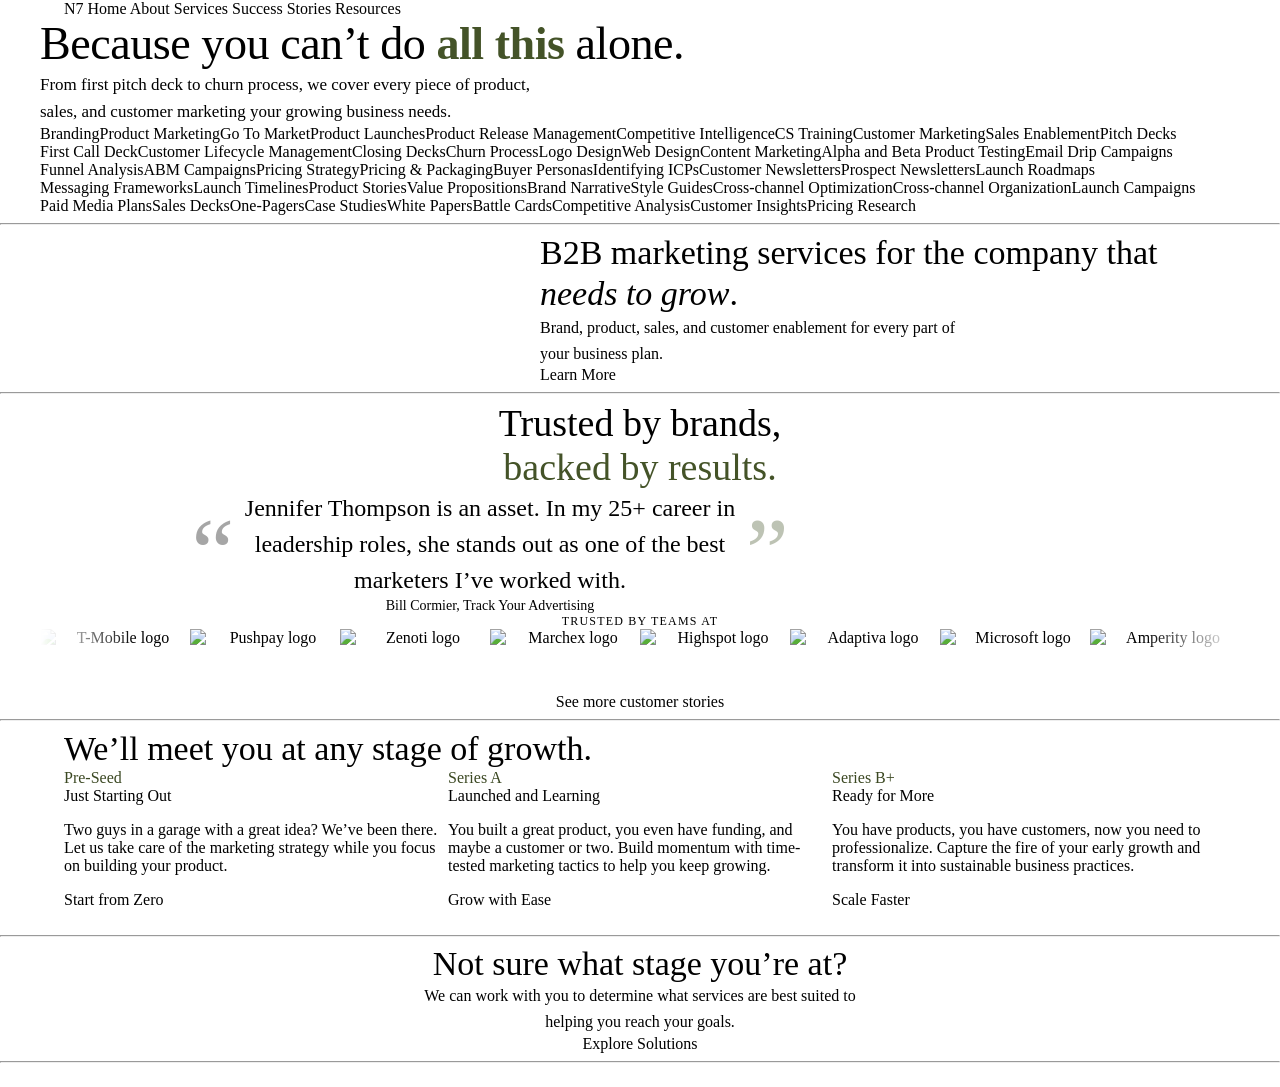
==== index.html @ 5a4e1590 "Rename Index.html to index.html" ====
<!DOCTYPE html>
<html lang="en"><head>
<meta charset="utf-8">
<meta name="viewport" content="width=device-width, initial-scale=1">
<title>Home | N7 Marketing</title>
<link rel="stylesheet" href="./_ds/classical-64070505-8539-4eda-b941-bf1b215d6e6f/styles.css">
<style>
body{margin:0}
a{color:var(--color-accent-700);text-decoration:none}
a:hover{color:var(--color-accent)}
.btn{cursor:pointer;transition:transform .2s ease,background-color .2s ease,color .2s ease,border-color .2s ease}
.btn:hover{transform:scale(1.05)}
.btn-primary:hover{background-color:transparent;color:var(--color-accent);border-color:var(--color-accent)}
.btn-primary[data-fill]:hover{background-color:color-mix(in srgb, var(--color-accent) 12%, transparent);color:inherit}
.card{transition:transform .3s ease,background-color .3s ease}
.card:hover{transform:scale(1.03);background-color:color-mix(in srgb, var(--color-accent) 12%, transparent)}
.bio-card{border-radius:12px;padding:var(--space-4);transition:transform .3s ease,background-color .3s ease}
.bio-card:hover{transform:scale(1.03);background-color:color-mix(in srgb, var(--color-accent) 12%, transparent)}
.stage-card:hover{transform:scale(1.06)}
.stage-card{transition:transform .3s ease}
.tag-hover:hover{background-color:color-mix(in srgb, var(--color-accent) 18%, transparent) !important}
.logo-hover{transition:transform .25s ease}
.logo-hover:hover{transform:scale(1.12)}
@keyframes marquee{0%{transform:translateX(0)}100%{transform:translateX(-50%)}}
@keyframes archFloat{0%,100%{transform:translateY(0) rotate(0deg)}50%{transform:translateY(-14px) rotate(1.5deg)}}
@keyframes blobDrift{0%,100%{transform:translate(-50%,-50%) scale(1) rotate(0deg)}50%{transform:translate(-50%,-50%) scale(1.12) rotate(4deg)}}

@font-face{font-family:'Optima';src:url('./fonts/Optima-Regular.ttf') format('truetype');font-weight:400;font-style:normal;font-display:swap}
@font-face{font-family:'Optima';src:url('./fonts/Optima-Italic.ttf') format('truetype');font-weight:400;font-style:italic;font-display:swap}
@font-face{font-family:'Optima';src:url('./fonts/Optima-Medium.ttf') format('truetype');font-weight:500;font-style:normal;font-display:swap}
@font-face{font-family:'Optima';src:url('./fonts/Optima-Bold.ttf') format('truetype');font-weight:700;font-style:normal;font-display:swap}
:root{--font-heading:'Optima', 'Cormorant Garamond', serif}
@font-face{font-family:'GT America';src:url('./fonts/GTAmerica-Light.otf') format('opentype');font-weight:300;font-style:normal;font-display:swap}
@font-face{font-family:'GT America';src:url('./fonts/GTAmerica-LightItalic.otf') format('opentype');font-weight:300;font-style:italic;font-display:swap}
@font-face{font-family:'GT America';src:url('./fonts/GTAmerica-Regular.otf') format('opentype');font-weight:400;font-style:normal;font-display:swap}
@font-face{font-family:'GT America';src:url('./fonts/GTAmerica-RegularItalic.otf') format('opentype');font-weight:400;font-style:italic;font-display:swap}
@font-face{font-family:'GT America';src:url('./fonts/GTAmerica-Medium.otf') format('opentype');font-weight:500;font-style:normal;font-display:swap}
@font-face{font-family:'GT America';src:url('./fonts/GTAmerica-MediumItalic.otf') format('opentype');font-weight:500;font-style:italic;font-display:swap}
@font-face{font-family:'GT America';src:url('./fonts/GTAmerica-Bold.otf') format('opentype');font-weight:700;font-style:normal;font-display:swap}
@font-face{font-family:'GT America';src:url('./fonts/GTAmerica-BoldItalic.otf') format('opentype');font-weight:700;font-style:italic;font-display:swap}
@font-face{font-family:'GT America';src:url('./fonts/GTAmerica-Black.otf') format('opentype');font-weight:900;font-style:normal;font-display:swap}
@font-face{font-family:'GT America';src:url('./fonts/GTAmerica-BlackItalic.otf') format('opentype');font-weight:900;font-style:italic;font-display:swap}
:root{--font-body:'GT America', 'Lora', serif}
</style>
</head>
<body>
<nav class="nav" style="padding-inline:clamp(20px,5vw,72px)">
  <span class="nav-brand">N7</span>
  <a href="./Home.html" aria-current="page">Home</a>
  <a href="./About.html">About</a>
  <a href="./Services.html">Services</a>
  <a href="./Testimonials.html">Success Stories</a>
  <a href="./Resources.html">Resources</a>
  <a href="./GetStarted.html" class="btn btn-primary" data-fill style="background:var(--color-accent);color:white">Get Started</a>
</nav>

<section style="max-width:1200px;margin:0 auto;padding:calc(3*var(--space-8)) clamp(20px,5vw,72px) var(--space-8)">
  <h1 style="font-family:var(--font-heading);font-weight:400;font-size:clamp(22px,3.6vw,48px);line-height:1.15;letter-spacing:-0.01em;margin:0 0 var(--space-6)">Because you can&rsquo;t do <em style="font-style:normal;font-weight:600;color:color-mix(in oklch, #a0bf64 55%, black)">all this</em> alone.</h1>
  <p style="font-family:var(--font-body);font-size:17px;line-height:1.6;max-width:60ch;color:color-mix(in srgb, var(--color-text) 78%, transparent);margin:var(--space-3) 0 var(--space-6)">From first pitch deck to churn process, we cover every piece of product, sales, and customer marketing your growing business needs.</p>
  <div style="display:flex;flex-wrap:wrap;gap:var(--space-2)">
    <span class="tag tag-outline tag-hover" style="border-color:var(--color-accent);color:var(--color-accent)">Branding</span>
    <span class="tag tag-outline tag-hover" style="border-color:var(--color-accent);color:var(--color-accent)">Product Marketing</span>
    <span class="tag tag-outline tag-hover" style="border-color:var(--color-accent);color:var(--color-accent)">Go To Market</span>
    <span class="tag tag-outline tag-hover" style="border-color:var(--color-accent);color:var(--color-accent)">Product Launches</span>
    <span class="tag tag-outline tag-hover" style="border-color:var(--color-accent);color:var(--color-accent)">Product Release Management</span>
    <span class="tag tag-outline tag-hover" style="border-color:var(--color-accent);color:var(--color-accent)">Competitive Intelligence</span>
    <span class="tag tag-outline tag-hover" style="border-color:var(--color-accent);color:var(--color-accent)">CS Training</span>
    <span class="tag tag-outline tag-hover" style="border-color:var(--color-accent);color:var(--color-accent)">Customer Marketing</span>
    <span class="tag tag-outline tag-hover" style="border-color:var(--color-accent);color:var(--color-accent)">Sales Enablement</span>
    <span class="tag tag-outline tag-hover" style="border-color:var(--color-accent);color:var(--color-accent)">Pitch Decks</span>
    <span class="tag tag-outline tag-hover" style="border-color:var(--color-accent);color:var(--color-accent)">First Call Deck</span>
    <span class="tag tag-outline tag-hover" style="border-color:var(--color-accent);color:var(--color-accent)">Customer Lifecycle Management</span>
    <span class="tag tag-outline tag-hover" style="border-color:var(--color-accent);color:var(--color-accent)">Closing Decks</span>
    <span class="tag tag-outline tag-hover" style="border-color:var(--color-accent);color:var(--color-accent)">Churn Process</span>
    <span class="tag tag-outline tag-hover" style="border-color:var(--color-accent);color:var(--color-accent)">Logo Design</span>
    <span class="tag tag-outline tag-hover" style="border-color:var(--color-accent);color:var(--color-accent)">Web Design</span>
    <span class="tag tag-outline tag-hover" style="border-color:var(--color-accent);color:var(--color-accent)">Content Marketing</span>
    <span class="tag tag-outline tag-hover" style="border-color:var(--color-accent);color:var(--color-accent)">Alpha and Beta Product Testing</span>
    <span class="tag tag-outline tag-hover" style="border-color:var(--color-accent);color:var(--color-accent)">Email Drip Campaigns</span>
    <span class="tag tag-outline tag-hover" style="border-color:var(--color-accent);color:var(--color-accent)">Funnel Analysis</span>
    <span class="tag tag-outline tag-hover" style="border-color:var(--color-accent);color:var(--color-accent)">ABM Campaigns</span>
    <span class="tag tag-outline tag-hover" style="border-color:var(--color-accent);color:var(--color-accent)">Pricing Strategy</span>
    <span class="tag tag-outline tag-hover" style="border-color:var(--color-accent);color:var(--color-accent)">Pricing & Packaging</span>
    <span class="tag tag-outline tag-hover" style="border-color:var(--color-accent);color:var(--color-accent)">Buyer Personas</span>
    <span class="tag tag-outline tag-hover" style="border-color:var(--color-accent);color:var(--color-accent)">Identifying ICPs</span>
    <span class="tag tag-outline tag-hover" style="border-color:var(--color-accent);color:var(--color-accent)">Customer Newsletters</span>
    <span class="tag tag-outline tag-hover" style="border-color:var(--color-accent);color:var(--color-accent)">Prospect Newsletters</span>
    <span class="tag tag-outline tag-hover" style="border-color:var(--color-accent);color:var(--color-accent)">Launch Roadmaps</span>
    <span class="tag tag-outline tag-hover" style="border-color:var(--color-accent);color:var(--color-accent)">Messaging Frameworks</span>
    <span class="tag tag-outline tag-hover" style="border-color:var(--color-accent);color:var(--color-accent)">Launch Timelines</span>
    <span class="tag tag-outline tag-hover" style="border-color:var(--color-accent);color:var(--color-accent)">Product Stories</span>
    <span class="tag tag-outline tag-hover" style="border-color:var(--color-accent);color:var(--color-accent)">Value Propositions</span>
    <span class="tag tag-outline tag-hover" style="border-color:var(--color-accent);color:var(--color-accent)">Brand Narrative</span>
    <span class="tag tag-outline tag-hover" style="border-color:var(--color-accent);color:var(--color-accent)">Style Guides</span>
    <span class="tag tag-outline tag-hover" style="border-color:var(--color-accent);color:var(--color-accent)">Cross-channel Optimization</span>
    <span class="tag tag-outline tag-hover" style="border-color:var(--color-accent);color:var(--color-accent)">Cross-channel Organization</span>
    <span class="tag tag-outline tag-hover" style="border-color:var(--color-accent);color:var(--color-accent)">Launch Campaigns</span>
    <span class="tag tag-outline tag-hover" style="border-color:var(--color-accent);color:var(--color-accent)">Paid Media Plans</span>
    <span class="tag tag-outline tag-hover" style="border-color:var(--color-accent);color:var(--color-accent)">Sales Decks</span>
    <span class="tag tag-outline tag-hover" style="border-color:var(--color-accent);color:var(--color-accent)">One-Pagers</span>
    <span class="tag tag-outline tag-hover" style="border-color:var(--color-accent);color:var(--color-accent)">Case Studies</span>
    <span class="tag tag-outline tag-hover" style="border-color:var(--color-accent);color:var(--color-accent)">White Papers</span>
    <span class="tag tag-outline tag-hover" style="border-color:var(--color-accent);color:var(--color-accent)">Battle Cards</span>
    <span class="tag tag-outline tag-hover" style="border-color:var(--color-accent);color:var(--color-accent)">Competitive Analysis</span>
    <span class="tag tag-outline tag-hover" style="border-color:var(--color-accent);color:var(--color-accent)">Customer Insights</span>
    <span class="tag tag-outline tag-hover" style="border-color:var(--color-accent);color:var(--color-accent)">Pricing Research</span>
  </div>
</section>

<hr class="hr">

<section style="max-width:1200px;margin:0 auto;padding:var(--space-8) clamp(20px,5vw,72px);display:grid;grid-template-columns:minmax(0,5fr) minmax(0,7fr);gap:var(--space-8);align-items:center">
  <img src="./uploads/ezgif.com-gif-maker.gif" alt="" style="width:100%;max-width:380px;justify-self:center;display:block;mix-blend-mode:multiply;animation:archFloat 7s ease-in-out infinite">
  <div>
    <h2 style="font-family:var(--font-heading);font-weight:400;font-size:clamp(26px,3vw,34px);line-height:1.2;margin:0 0 var(--space-3)">B2B marketing services for the company that <em style="font-style:italic;color:var(--color-accent)">needs to grow</em><span style="color:var(--color-accent)">.</span></h2>
    <p style="font-family:var(--font-body);font-size:16px;line-height:1.6;max-width:56ch;color:color-mix(in srgb, var(--color-text) 78%, transparent);margin:0 0 var(--space-4)">Brand, product, sales, and customer enablement for every part of your business plan.</p>
    <a href="./Services.html" class="btn btn-primary">Learn More</a>
    <a href="./GetStarted.html" class="btn btn-primary" data-fill style="margin-left:var(--space-3);background:var(--color-accent);color:white">Start Growing</a>
  </div>
</section>

<hr class="hr">

<section style="max-width:1200px;margin:0 auto;padding:var(--space-8) clamp(20px,5vw,72px);text-align:center">
  <h2 style="font-family:var(--font-heading);font-weight:400;font-size:clamp(28px,3.4vw,38px);line-height:1.15;margin:0 0 var(--space-6)">Trusted by brands,<br><span style="color:color-mix(in oklch, #a0bf64 55%, black)">backed by results.</span></h2>
  <div style="display:grid;grid-template-columns:auto minmax(0,64ch) auto;gap:var(--space-5);align-items:center;justify-content:center;max-width:900px;margin:0 auto var(--space-8)">
    <span style="font-family:var(--font-heading);font-size:96px;line-height:0.6;color:var(--color-accent);opacity:0.35" aria-hidden="true">&ldquo;</span>
    <div>
      <p style="font-family:var(--font-heading);font-size:clamp(19px,2.2vw,24px);font-weight:400;line-height:1.5;margin:0 0 var(--space-3)">Jennifer Thompson is an asset. In my 25+ career in leadership roles, she stands out as one of the best marketers I&rsquo;ve worked with.</p>
      <div style="font-family:var(--font-body);font-size:14px;color:color-mix(in srgb, var(--color-text) 60%, transparent)">Bill Cormier, Track Your Advertising</div>
    </div>
    <span style="font-family:var(--font-heading);font-size:96px;line-height:0.6;color:color-mix(in oklch, #a0bf64 55%, black);opacity:0.35" aria-hidden="true">&rdquo;</span>
  </div>
  <p style="font-family:var(--font-body);font-size:12px;letter-spacing:0.1em;text-transform:uppercase;color:color-mix(in srgb, var(--color-text) 55%, transparent);margin:0 0 var(--space-5)">Trusted by teams at</p>
  <div style="overflow:hidden;-webkit-mask-image:linear-gradient(90deg,transparent,black 8%,black 92%,transparent);mask-image:linear-gradient(90deg,transparent,black 8%,black 92%,transparent)">
    <div style="display:flex;width:max-content;animation:marquee 30s linear infinite">
      <div style="padding:var(--space-3) var(--space-6);display:flex;align-items:center;justify-content:center;flex:0 0 auto;width:150px;height:64px" class="logo-hover"><img src="./uploads/Tmobile.png" alt="T-Mobile logo" style="width:100%;height:64px;object-fit:contain;background:transparent"></div>
        <div style="padding:var(--space-3) var(--space-6);display:flex;align-items:center;justify-content:center;flex:0 0 auto;width:150px;height:64px" class="logo-hover"><img src="./uploads/pushpay.svg" alt="Pushpay logo" style="width:100%;height:64px;object-fit:contain;background:transparent"></div>
        <div style="padding:var(--space-3) var(--space-6);display:flex;align-items:center;justify-content:center;flex:0 0 auto;width:150px;height:64px" class="logo-hover"><img src="./uploads/id6d0xtFuZ_1785431322327.svg" alt="Zenoti logo" style="width:100%;height:64px;object-fit:contain;background:transparent"></div>
        <div style="padding:var(--space-3) var(--space-6);display:flex;align-items:center;justify-content:center;flex:0 0 auto;width:150px;height:64px" class="logo-hover"><img src="./uploads/Marchex Logo SVG.svg" alt="Marchex logo" style="width:100%;height:64px;object-fit:contain;background:transparent"></div>
        <div style="padding:var(--space-3) var(--space-6);display:flex;align-items:center;justify-content:center;flex:0 0 auto;width:150px;height:64px" class="logo-hover"><img src="./uploads/idg_TXtNmA_1785432383148.png" alt="Highspot logo" style="width:100%;height:64px;object-fit:contain;background:transparent"></div>
        <div style="padding:var(--space-3) var(--space-6);display:flex;align-items:center;justify-content:center;flex:0 0 auto;width:150px;height:64px" class="logo-hover"><img src="./uploads/adaptiva-seeklogo.png" alt="Adaptiva logo" style="width:100%;height:64px;object-fit:contain;background:transparent"></div>
        <div style="padding:var(--space-3) var(--space-6);display:flex;align-items:center;justify-content:center;flex:0 0 auto;width:150px;height:64px" class="logo-hover"><img src="./uploads/Logo.svg" alt="Microsoft logo" style="width:100%;height:64px;object-fit:contain;background:transparent"></div>
        <div style="padding:var(--space-3) var(--space-6);display:flex;align-items:center;justify-content:center;flex:0 0 auto;width:150px;height:64px" class="logo-hover"><img src="./uploads/553d63935a726d5094c0d5786b45b8875d3a1ec2-111x31.svg" alt="Amperity logo" style="width:100%;height:64px;object-fit:contain;background:transparent"></div>
        <div style="padding:var(--space-3) var(--space-6);display:flex;align-items:center;justify-content:center;flex:0 0 auto;width:150px;height:64px" class="logo-hover"><img src="./uploads/caret-legal-transparent.png" alt="CARET Legal logo" style="width:100%;height:64px;object-fit:contain;background:transparent"></div>
        <div style="padding:var(--space-3) var(--space-6);display:flex;align-items:center;justify-content:center;flex:0 0 auto;width:150px;height:64px" class="logo-hover"><img src="./uploads/Treez-Logo-Category.png" alt="Treez logo" style="width:100%;height:64px;object-fit:contain;background:transparent"></div>
        <div style="padding:var(--space-3) var(--space-6);display:flex;align-items:center;justify-content:center;flex:0 0 auto;width:150px;height:64px" class="logo-hover"><img src="./uploads/Tmobile.png" alt="T-Mobile logo" style="width:100%;height:64px;object-fit:contain;background:transparent"></div>
        <div style="padding:var(--space-3) var(--space-6);display:flex;align-items:center;justify-content:center;flex:0 0 auto;width:150px;height:64px" class="logo-hover"><img src="./uploads/pushpay.svg" alt="Pushpay logo" style="width:100%;height:64px;object-fit:contain;background:transparent"></div>
        <div style="padding:var(--space-3) var(--space-6);display:flex;align-items:center;justify-content:center;flex:0 0 auto;width:150px;height:64px" class="logo-hover"><img src="./uploads/id6d0xtFuZ_1785431322327.svg" alt="Zenoti logo" style="width:100%;height:64px;object-fit:contain;background:transparent"></div>
        <div style="padding:var(--space-3) var(--space-6);display:flex;align-items:center;justify-content:center;flex:0 0 auto;width:150px;height:64px" class="logo-hover"><img src="./uploads/Marchex Logo SVG.svg" alt="Marchex logo" style="width:100%;height:64px;object-fit:contain;background:transparent"></div>
        <div style="padding:var(--space-3) var(--space-6);display:flex;align-items:center;justify-content:center;flex:0 0 auto;width:150px;height:64px" class="logo-hover"><img src="./uploads/idg_TXtNmA_1785432383148.png" alt="Highspot logo" style="width:100%;height:64px;object-fit:contain;background:transparent"></div>
        <div style="padding:var(--space-3) var(--space-6);display:flex;align-items:center;justify-content:center;flex:0 0 auto;width:150px;height:64px" class="logo-hover"><img src="./uploads/adaptiva-seeklogo.png" alt="Adaptiva logo" style="width:100%;height:64px;object-fit:contain;background:transparent"></div>
        <div style="padding:var(--space-3) var(--space-6);display:flex;align-items:center;justify-content:center;flex:0 0 auto;width:150px;height:64px" class="logo-hover"><img src="./uploads/Logo.svg" alt="Microsoft logo" style="width:100%;height:64px;object-fit:contain;background:transparent"></div>
        <div style="padding:var(--space-3) var(--space-6);display:flex;align-items:center;justify-content:center;flex:0 0 auto;width:150px;height:64px" class="logo-hover"><img src="./uploads/553d63935a726d5094c0d5786b45b8875d3a1ec2-111x31.svg" alt="Amperity logo" style="width:100%;height:64px;object-fit:contain;background:transparent"></div>
        <div style="padding:var(--space-3) var(--space-6);display:flex;align-items:center;justify-content:center;flex:0 0 auto;width:150px;height:64px" class="logo-hover"><img src="./uploads/caret-legal-transparent.png" alt="CARET Legal logo" style="width:100%;height:64px;object-fit:contain;background:transparent"></div>
        <div style="padding:var(--space-3) var(--space-6);display:flex;align-items:center;justify-content:center;flex:0 0 auto;width:150px;height:64px" class="logo-hover"><img src="./uploads/Treez-Logo-Category.png" alt="Treez logo" style="width:100%;height:64px;object-fit:contain;background:transparent"></div>
    </div>
  </div>
  <div style="margin-top:var(--space-6)"><a href="./Testimonials.html" class="btn btn-primary">See more customer stories</a></div>
</section>

<hr class="hr">

<section style="margin:0 auto;padding:var(--space-8) 0;position:relative;overflow:hidden">
  <div style="position:absolute;top:50%;left:50%;transform:translateX(-50%);width:100vw;aspect-ratio:1/1;max-width:none;pointer-events:none;z-index:0;background:#f4dbb3;-webkit-mask:url('./uploads/Untitled-7-c05d0e30.png') center/contain no-repeat;mask:url('./uploads/Untitled-7-c05d0e30.png') center/contain no-repeat;animation:blobDrift 18s ease-in-out infinite"></div>
  <div style="max-width:1200px;margin:0 auto;padding:0 clamp(20px,5vw,72px);position:relative;z-index:1">
  <h2 style="font-family:var(--font-heading);font-weight:400;font-size:clamp(26px,3vw,34px);line-height:1.2;margin:0 0 var(--space-6);color:var(--color-accent)">We&rsquo;ll meet you at any stage of growth.</h2>
  <div style="display:grid;grid-template-columns:repeat(3,1fr);gap:var(--space-6)">
    <div class="card stage-card" style="display:flex;flex-direction:column;background:var(--color-bg)">
      <div class="card-kicker" style="color:color-mix(in oklch, #a0bf64 50%, black)">Pre-Seed</div>
      <div class="card-title">Just Starting Out</div>
      <p class="card-body" style="flex:1">Two guys in a garage with a great idea? We&rsquo;ve been there. Let us take care of the marketing strategy while you focus on building your product.</p>
      <a href="./Services.html" class="btn btn-secondary" style="margin-top:var(--space-4);color:var(--color-accent);border-color:var(--color-accent)">Start from Zero</a>
    </div>
    <div class="card stage-card" style="display:flex;flex-direction:column;background:var(--color-bg)">
      <div class="card-kicker" style="color:color-mix(in oklch, #a0bf64 50%, black)">Series A</div>
      <div class="card-title">Launched and Learning</div>
      <p class="card-body" style="flex:1">You built a great product, you even have funding, and maybe a customer or two. Build momentum with time-tested marketing tactics to help you keep growing.</p>
      <a href="./Services.html" class="btn btn-secondary" style="margin-top:var(--space-4);color:var(--color-accent);border-color:var(--color-accent)">Grow with Ease</a>
    </div>
    <div class="card stage-card" style="display:flex;flex-direction:column;background:var(--color-bg)">
      <div class="card-kicker" style="color:color-mix(in oklch, #a0bf64 50%, black)">Series B+</div>
      <div class="card-title">Ready for More</div>
      <p class="card-body" style="flex:1">You have products, you have customers, now you need to professionalize. Capture the fire of your early growth and transform it into sustainable business practices.</p>
      <a href="./Services.html" class="btn btn-secondary" style="margin-top:var(--space-4);color:var(--color-accent);border-color:var(--color-accent)">Scale Faster</a>
    </div>
  </div>
  <div style="margin-top:var(--space-6)"><a href="./Services.html" class="btn btn-primary" data-fill style="background:var(--color-accent);color:white">Learn more</a></div>
  </div>
</section>

<hr class="hr">

<section style="max-width:1200px;margin:0 auto;padding:var(--space-8) clamp(20px,5vw,72px);text-align:center">
  <div style="max-width:60ch;margin:0 auto">
    <h2 style="font-family:var(--font-heading);font-weight:400;font-size:clamp(26px,3vw,34px);margin:0 0 var(--space-3)">Not sure what stage you&rsquo;re at?</h2>
    <p style="font-family:var(--font-body);font-size:16px;line-height:1.6;color:color-mix(in srgb, var(--color-text) 78%, transparent);margin:0 0 var(--space-4)">We can work with you to determine what services are best suited to helping you reach your goals.</p>
    <a href="./GetStarted.html" class="btn btn-primary">Explore Solutions</a>
  </div>
</section>

<hr class="hr">

<footer style="padding:var(--space-8) clamp(20px,5vw,72px) var(--space-6);background:var(--color-accent);display:flex;justify-content:space-between;flex-wrap:wrap;gap:var(--space-4);font-family:var(--font-body);font-size:13px;color:white">
  <span>© 2026 N7 Marketing</span>
  <div style="display:flex;gap:var(--space-4)"><a href="./About.html" style="color:white">About</a><a href="./Services.html" style="color:white">Services</a><a href="./Resources.html" style="color:white">Resources</a></div>
  <span>info@n7-marketing.com</span>
</footer>
</body></html>
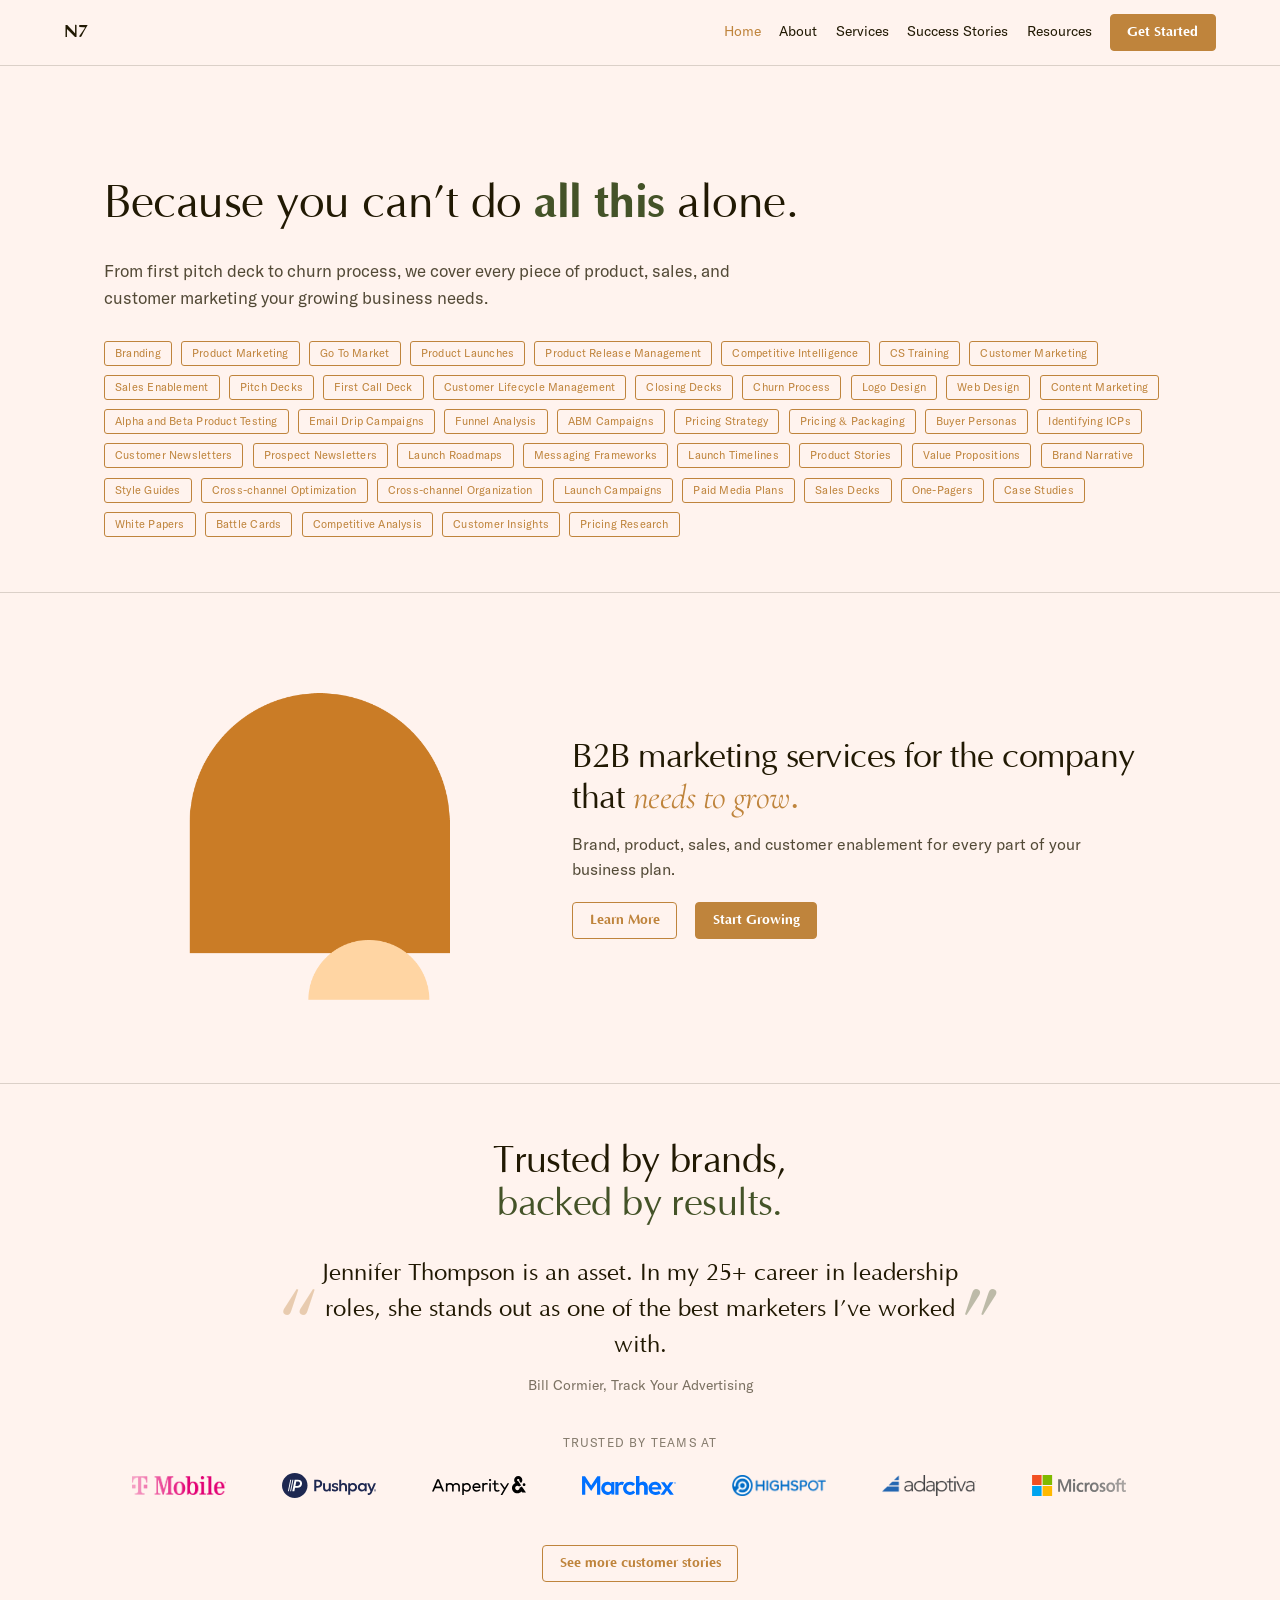
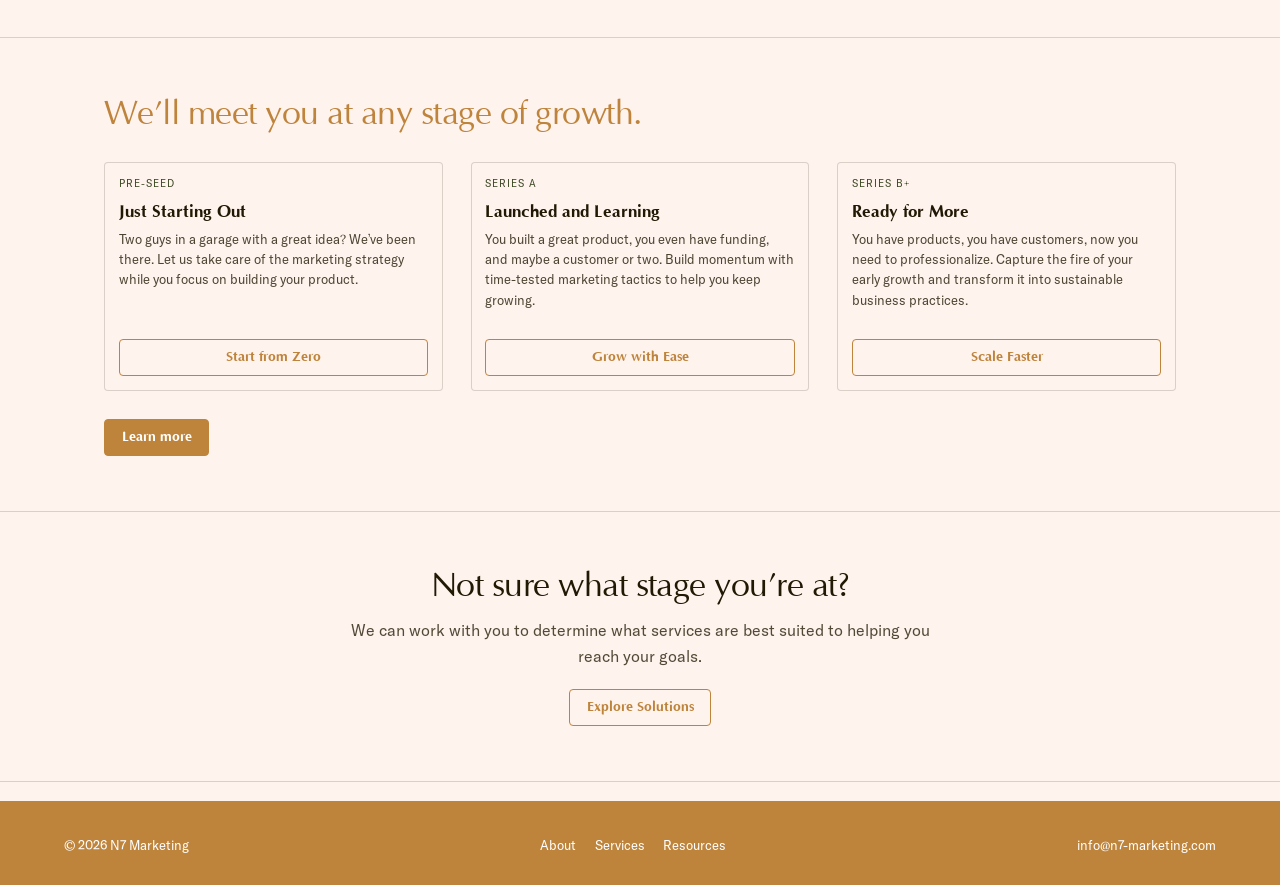
==== commit 029e84ab: "Add files via upload" ====
--- a/index.html
+++ b/index.html
@@ -46,7 +46,7 @@
 <body>
 <nav class="nav" style="padding-inline:clamp(20px,5vw,72px)">
   <span class="nav-brand">N7</span>
-  <a href="./Home.html" aria-current="page">Home</a>
+  <a href="./index.html" aria-current="page">Home</a>
   <a href="./About.html">About</a>
   <a href="./Services.html">Services</a>
   <a href="./Testimonials.html">Success Stories</a>
@@ -206,4 +206,4 @@
   <div style="display:flex;gap:var(--space-4)"><a href="./About.html" style="color:white">About</a><a href="./Services.html" style="color:white">Services</a><a href="./Resources.html" style="color:white">Resources</a></div>
   <span>info@n7-marketing.com</span>
 </footer>
-</body></html>
+</body></html>
--- a/_ds/classical-64070505-8539-4eda-b941-bf1b215d6e6f/styles.css
+++ b/_ds/classical-64070505-8539-4eda-b941-bf1b215d6e6f/styles.css
@@ -0,0 +1,256 @@
+/* Classical — design-system tokens and component classes. This file is the source of truth for the system's look; retune it here and see readme.md. */
+@import url('https://fonts.googleapis.com/css2?family=Cormorant+Garamond:wght@400;600&family=Lora:wght@400;600&display=swap');
+
+:root {
+  --color-bg: color-mix(in oklch, #f7d498 22%, white);
+  --color-surface: color-mix(in oklch, #f7d498 42%, white);
+  --color-text: #211903;
+  --color-accent: #bf843c;
+  --color-accent-2: #f74b23;
+  --color-divider: color-mix(in srgb, #211903 16%, transparent);
+
+  /* Tonal ramps — retuned from the WM brand board: neutrals drawn from the
+     near-black/olive/cream trio, accent from the gold card, accent-2 from
+     the orange-red card. */
+  --color-neutral-100: color-mix(in oklch, #473900 8%, white);
+  --color-neutral-200: color-mix(in oklch, #473900 18%, white);
+  --color-neutral-300: color-mix(in oklch, #473900 32%, white);
+  --color-neutral-400: color-mix(in oklch, #473900 50%, white);
+  --color-neutral-500: color-mix(in oklch, #473900 70%, white);
+  --color-neutral-600: color-mix(in oklch, #473900 85%, #211903);
+  --color-neutral-700: color-mix(in oklch, #473900 60%, #211903);
+  --color-neutral-800: color-mix(in oklch, #473900 35%, #211903);
+  --color-neutral-900: color-mix(in oklch, #473900 12%, #211903);
+
+  --color-accent-100: color-mix(in oklch, #bf843c 15%, white);
+  --color-accent-200: color-mix(in oklch, #bf843c 32%, white);
+  --color-accent-300: color-mix(in oklch, #bf843c 55%, white);
+  --color-accent-400: color-mix(in oklch, #bf843c 78%, white);
+  --color-accent-500: #bf843c;
+  --color-accent-600: color-mix(in oklch, #bf843c 80%, black);
+  --color-accent-700: color-mix(in oklch, #bf843c 60%, black);
+  --color-accent-800: color-mix(in oklch, #bf843c 40%, black);
+  --color-accent-900: color-mix(in oklch, #bf843c 22%, black);
+
+  --color-accent-2-100: color-mix(in oklch, #f74b23 15%, white);
+  --color-accent-2-200: color-mix(in oklch, #f74b23 32%, white);
+  --color-accent-2-300: color-mix(in oklch, #f74b23 55%, white);
+  --color-accent-2-400: color-mix(in oklch, #f74b23 78%, white);
+  --color-accent-2-500: #f74b23;
+  --color-accent-2-600: color-mix(in oklch, #f74b23 80%, black);
+  --color-accent-2-700: color-mix(in oklch, #f74b23 60%, black);
+  --color-accent-2-800: color-mix(in oklch, #f74b23 40%, black);
+  --color-accent-2-900: color-mix(in oklch, #f74b23 22%, black);
+
+  --font-heading: "Cormorant Garamond", system-ui, sans-serif;
+  --font-heading-weight: 600; /* review round 3: bold retired — semibold is the
+     interface headings' ceiling (they need the weight at small sizes); display
+     text goes lighter still, to the normal cut (see the deck) */
+  --font-body: "Lora", system-ui, sans-serif;
+
+  --space-1: 4.6px;
+  --space-2: 9.2px;
+  --space-3: 13.8px;
+  --space-4: 18.4px;
+  --space-6: 27.6px;
+  --space-8: 36.8px;
+
+  --radius-sm: 2px;
+  --radius-md: 4px;
+  --radius-lg: 7px;
+
+  /* Elevation — derived from the ground: soft ink-tinted shadows on a
+     light theme, a hairline edge + ambient darkness on a dark one. */
+  --shadow-sm: 0 1px 2px color-mix(in srgb, #211903 14%, transparent);
+  --shadow-md: 0 3px 10px color-mix(in srgb, #211903 16%, transparent);
+  --shadow-lg: 0 12px 32px color-mix(in srgb, #211903 22%, transparent);
+}
+
+body {
+  background: var(--color-bg);
+  color: var(--color-text);
+  font-family: var(--font-body);
+}
+h1, h2, h3, h4 { font-family: var(--font-heading); font-weight: var(--font-heading-weight); }
+
+.plate{filter:sepia(0.22) saturate(0.82) contrast(1.05);box-sizing:border-box;
+  border:6px solid var(--color-surface);outline:1px solid var(--color-divider)}
+
+/* ══════════════════════════════════════════════════════════════════════════
+   Components — built with the tokens above. Plain CSS
+   on plain HTML: no JavaScript, no build step. Each class is documented in
+   readme.md and demonstrated in foundations/ and components/.
+   ══════════════════════════════════════════════════════════════════════ */
+
+*, *::before, *::after { box-sizing: border-box; }
+body { margin: 0; font-size: 15px; line-height: 1.55; font-weight: 400; }
+h1, h2, h3, h4, h5, h6 {
+  font-family: var(--font-heading); font-weight: var(--font-heading-weight);
+  line-height: 1.12; letter-spacing: -0.015em; margin: 0 0 var(--space-2);
+}
+h1 { font-size: 42px; }
+h2 { font-size: 32px; }
+h3 { font-size: 25px; }
+h4 { font-size: 20px; }
+h5 { font-size: 16px; }
+h6 { font-size: 13px; }
+h6 { letter-spacing: 0.08em; text-transform: uppercase; }
+p { margin: 0 0 var(--space-3); }
+a { color: var(--color-accent); text-underline-offset: 3px; }
+img { display: block; max-width: 100%; }
+figure { margin: 0; }
+figcaption {
+  font-size: 11px; margin-top: var(--space-1);
+  color: color-mix(in srgb, var(--color-text) 55%, transparent);
+}
+.text-muted { color: color-mix(in srgb, var(--color-text) 55%, transparent); }
+:focus { outline: none; }
+:focus-visible { outline: 2px solid var(--color-accent); outline-offset: 2px; }
+::selection { background: color-mix(in srgb, var(--color-accent) 30%, transparent); }
+
+/* — rules — */
+.hr {
+  height: 1px; border: 0; margin: var(--space-4) 0;
+  background: var(--color-divider);
+}
+
+/* — buttons — */
+.btn {
+  display: inline-flex; align-items: center; justify-content: center; gap: 6px;
+  cursor: pointer; text-decoration: none;
+  font-family: var(--font-heading); font-weight: var(--font-heading-weight);
+  font-size: 14px; line-height: 1.2; color: var(--color-text); /* matches the .input's 14px —
+     the pair sits side by side in sign-up rows */
+  background: transparent; border: 1px solid transparent;
+  padding: var(--space-2) calc(var(--space-3) * 1.2);
+  border-radius: var(--radius-md);
+}
+.btn svg { display: block; }
+.btn:disabled { opacity: 0.45; cursor: not-allowed; }
+.btn-primary { color: var(--color-accent); border-color: var(--color-accent); }
+.btn-primary:hover { background: color-mix(in srgb, var(--color-accent) 12%, transparent); }
+.btn-primary:active { background: color-mix(in srgb, var(--color-accent) 22%, transparent); }
+.btn-secondary { border-color: var(--color-divider); }
+.btn-secondary:hover { background: color-mix(in srgb, var(--color-text) 7%, transparent); }
+.btn-secondary:active { background: color-mix(in srgb, var(--color-text) 14%, transparent); }
+.btn-ghost { color: var(--color-accent); padding-inline: var(--space-1); }
+.btn-ghost:hover { background: color-mix(in srgb, var(--color-accent) 10%, transparent); }
+.btn-ghost:active { background: color-mix(in srgb, var(--color-accent) 18%, transparent); }
+.btn-icon { width: 36px; height: 36px; padding: 0; }
+.btn-block { width: 100%; margin-top: var(--space-2); }
+
+/* — forms — */
+.field > label {
+  display: block; font-size: 12px; margin-bottom: 5px;
+  color: color-mix(in srgb, var(--color-text) 70%, transparent);
+}
+.input {
+  width: 100%; min-height: 36px; padding: 6px 10px; font: inherit;
+  font-size: 14px; color: var(--color-text); caret-color: var(--color-accent);
+  background: transparent;
+  border: 1px solid var(--color-divider); border-radius: var(--radius-md);
+}
+.input:hover { border-color: color-mix(in srgb, var(--color-text) 45%, transparent); }
+.input:focus-visible { border-color: var(--color-accent); outline-offset: 0; }
+textarea.input { min-height: 90px; resize: vertical; }
+.radio { display: inline-flex; align-items: center; gap: 8px; cursor: pointer; font-size: 14px; }
+.radio input, .seg-opt input {
+  position: absolute; opacity: 0; width: 0; height: 0; pointer-events: none;
+}
+.radio .dot {
+  width: 16px; height: 16px; flex: none; border-radius: 50%;
+  border: 1.5px solid var(--color-divider);
+}
+.radio:hover .dot { border-color: var(--color-accent); }
+.radio input:checked + .dot {
+  border-color: var(--color-accent); background: var(--color-accent);
+  box-shadow: inset 0 0 0 4px var(--color-bg);
+}
+.radio input:focus-visible + .dot { outline: 2px solid var(--color-accent); outline-offset: 2px; }
+.seg {
+  display: inline-flex; overflow: hidden;
+  border: 1px solid var(--color-divider); border-radius: var(--radius-md);
+}
+.seg-opt {
+  display: inline-flex; align-items: center; gap: 6px;
+  padding: 7px 12px; font-size: 13px; cursor: pointer;
+}
+.seg-opt + .seg-opt { border-left: 1px solid var(--color-divider); }
+.seg-opt:has(input:checked) { color: var(--color-accent); box-shadow: inset 0 0 0 1px var(--color-accent); }
+.seg-opt:not(:has(input:checked)):hover { background: color-mix(in srgb, var(--color-text) 7%, transparent); }
+.seg-opt:has(input:focus-visible) { outline: 2px solid var(--color-accent); outline-offset: -2px; }
+
+/* — cards — */
+.card {
+  display: flex; flex-direction: column; gap: var(--space-2);
+  padding: var(--space-3); border-radius: var(--radius-md); background: transparent; border: 1px solid var(--color-divider);
+}
+.card-kicker { font-size: 10px; letter-spacing: 0.1em; text-transform: uppercase; color: var(--color-accent); }
+.card-title {
+  font-family: var(--font-heading); font-weight: var(--font-heading-weight);
+  font-size: 17px; line-height: 1.2;
+}
+.card-body { margin: 0; font-size: 13px; opacity: 0.8; flex: 1; }
+.card-meta {
+  display: flex; align-items: center; gap: 6px; font-size: 11px;
+  color: color-mix(in srgb, var(--color-text) 50%, transparent);
+}
+.elev-sm { box-shadow: var(--shadow-sm); }
+.elev-md { box-shadow: var(--shadow-md); }
+.elev-lg { box-shadow: var(--shadow-lg); }
+
+/* — tags — */
+.tag {
+  display: inline-flex; align-items: center; font-size: 11px;
+  letter-spacing: 0.02em; padding: 3px 10px;
+  border-radius: calc(var(--radius-md) * 0.75);
+}
+.tag-accent { background: var(--color-accent-100); color: var(--color-accent-800); }
+.tag-accent-2 { background: var(--color-accent-2-100); color: var(--color-accent-2-800); }
+.tag-neutral { background: var(--color-neutral-100); color: var(--color-neutral-800); }
+.tag-outline { border: 1px solid var(--color-accent); color: var(--color-accent); }
+
+/* — navigation — */
+.nav {
+  display: flex; align-items: center; gap: var(--space-4);
+  padding: var(--space-3) var(--space-4);
+  border-bottom: 1px solid var(--color-divider);
+}
+.nav-brand {
+  font-family: var(--font-heading); font-weight: var(--font-heading-weight);
+  font-size: 18px; margin-right: auto;
+}
+.nav a { color: inherit; text-decoration: none; font-size: 14px; }
+.nav a:hover, .nav a[aria-current='page'] { color: var(--color-accent); }
+
+/* — tables — */
+.table { width: 100%; border-collapse: collapse; font-size: 14px; }
+.table th {
+  text-align: left; font-size: 11px; letter-spacing: 0.08em; text-transform: uppercase;
+  color: color-mix(in srgb, var(--color-text) 60%, transparent);
+  padding: var(--space-2); border-bottom: 1px solid var(--color-divider);
+}
+.table td {
+  padding: var(--space-2);
+  border-bottom: 1px solid var(--color-divider);
+}
+.table tbody tr:hover { background: color-mix(in srgb, var(--color-text) 4%, transparent); }
+
+/* — dialog — */
+.dialog-backdrop {
+  position: fixed; inset: 0; display: grid; place-items: center;
+  padding: var(--space-4);
+  background: color-mix(in srgb, var(--color-neutral-900) 50%, transparent);
+}
+.dialog {
+  width: min(440px, 100%); display: flex; flex-direction: column; gap: var(--space-3);
+  padding: var(--space-4); border-radius: var(--radius-lg);
+  background: var(--color-surface); box-shadow: var(--shadow-lg); border: 1px solid var(--color-divider);
+}
+.dialog-title {
+  font-family: var(--font-heading); font-weight: var(--font-heading-weight);
+  font-size: 20px;
+}
+.dialog-body { font-size: 14px; opacity: 0.85; }
+.dialog-actions { display: flex; justify-content: flex-end; gap: var(--space-2); margin-top: var(--space-2); }
+
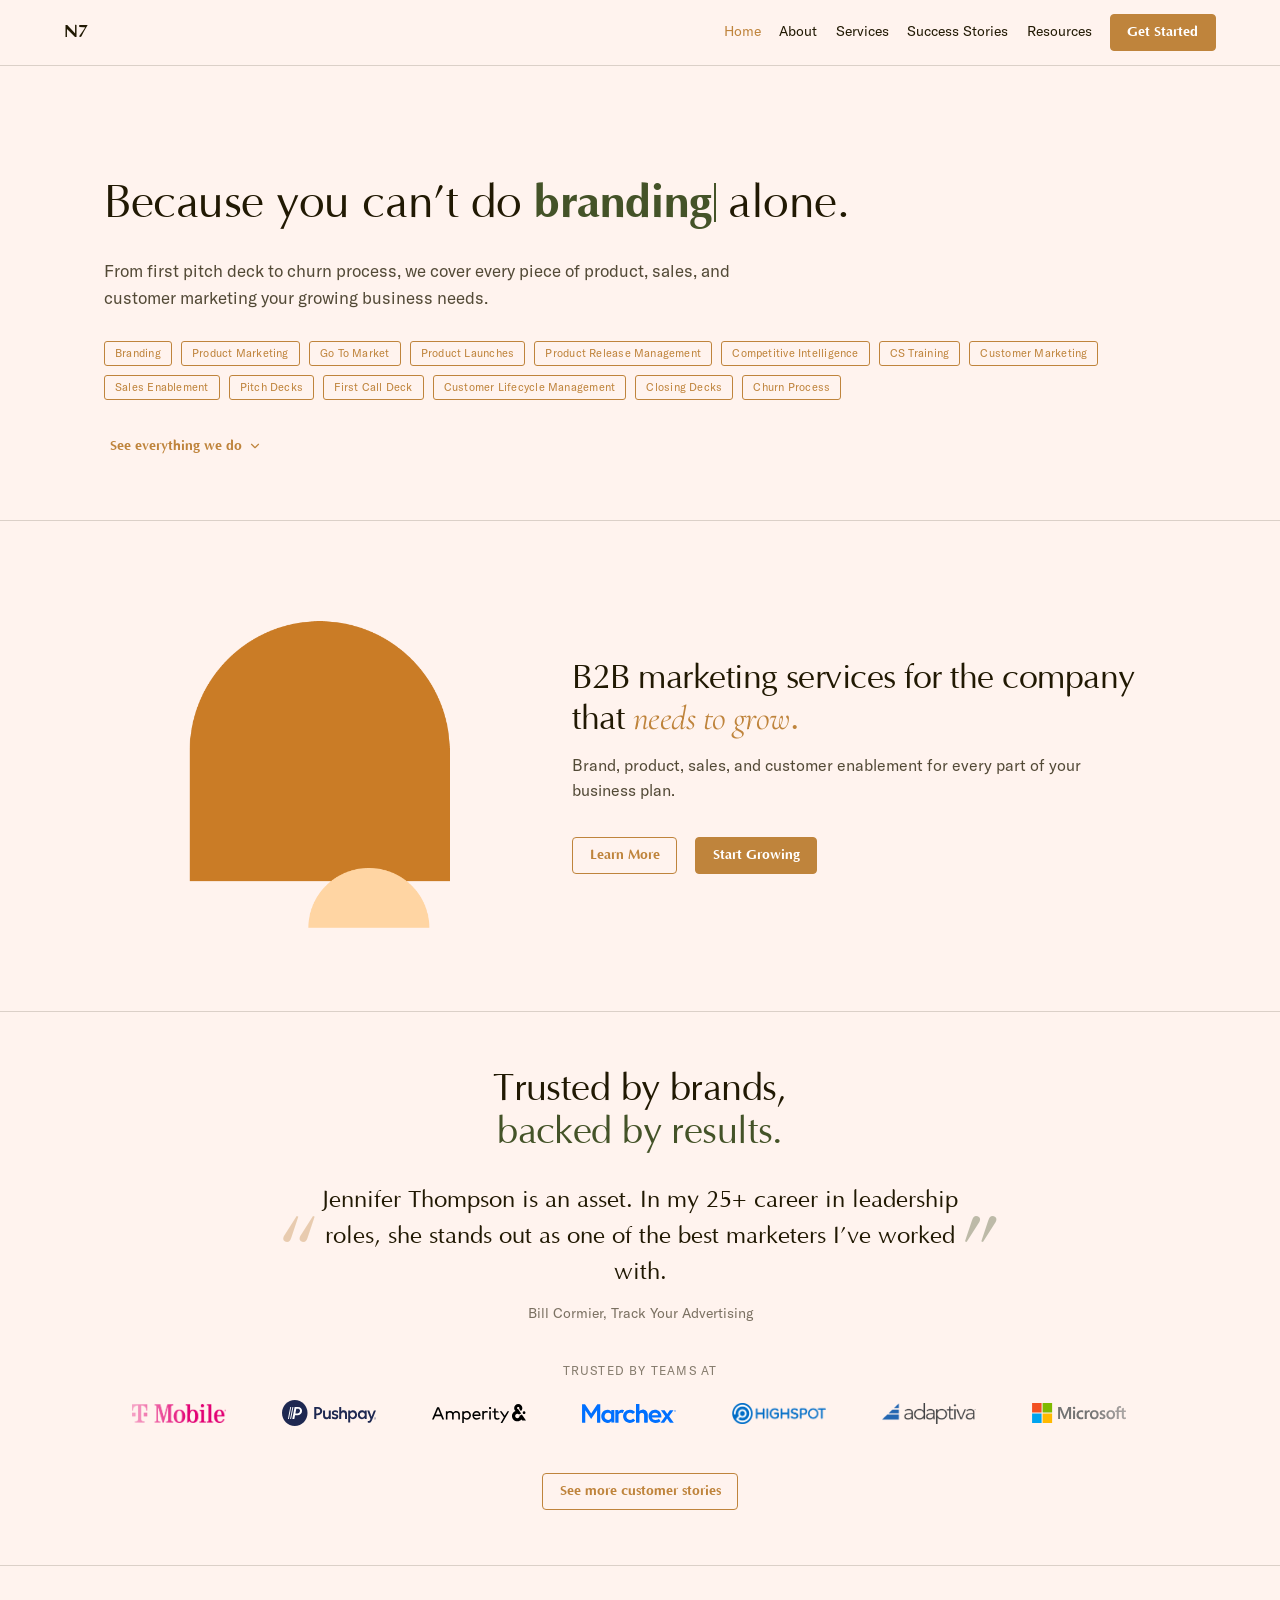
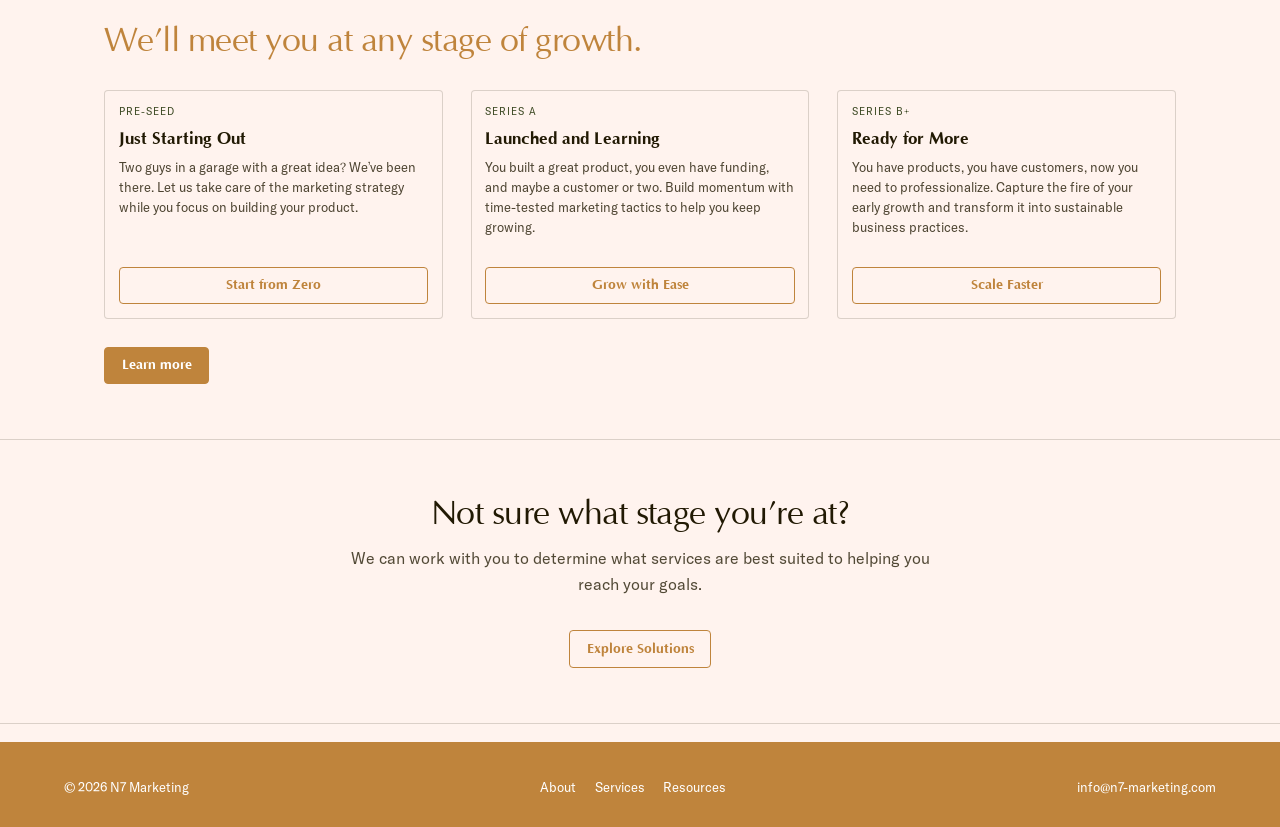
==== commit 63d707c2: "Add files via upload" ====
--- a/index.html
+++ b/index.html
@@ -8,22 +8,16 @@
 body{margin:0}
 a{color:var(--color-accent-700);text-decoration:none}
 a:hover{color:var(--color-accent)}
-.btn{cursor:pointer;transition:transform .2s ease,background-color .2s ease,color .2s ease,border-color .2s ease}
-.btn:hover{transform:scale(1.05)}
-.btn-primary:hover{background-color:transparent;color:var(--color-accent);border-color:var(--color-accent)}
-.btn-primary[data-fill]:hover{background-color:color-mix(in srgb, var(--color-accent) 12%, transparent);color:inherit}
-.card{transition:transform .3s ease,background-color .3s ease}
-.card:hover{transform:scale(1.03);background-color:color-mix(in srgb, var(--color-accent) 12%, transparent)}
-.bio-card{border-radius:12px;padding:var(--space-4);transition:transform .3s ease,background-color .3s ease}
-.bio-card:hover{transform:scale(1.03);background-color:color-mix(in srgb, var(--color-accent) 12%, transparent)}
-.stage-card:hover{transform:scale(1.06)}
-.stage-card{transition:transform .3s ease}
-.tag-hover:hover{background-color:color-mix(in srgb, var(--color-accent) 18%, transparent) !important}
+@keyframes caretBlink{0%,49%{opacity:1}50%,100%{opacity:0}}
+@keyframes marquee{0%{transform:translateX(0)}100%{transform:translateX(-50%)}}
+@keyframes blobDrift{0%,100%{transform:translate(-50%,-50%) scale(1) rotate(0deg)}50%{transform:translate(-50%,-50%) scale(1.12) rotate(4deg)}}
+@keyframes archFloat{0%,100%{transform:translateY(0) rotate(0deg)}50%{transform:translateY(-14px) rotate(1.5deg)}}
 .logo-hover{transition:transform .25s ease}
 .logo-hover:hover{transform:scale(1.12)}
-@keyframes marquee{0%{transform:translateX(0)}100%{transform:translateX(-50%)}}
-@keyframes archFloat{0%,100%{transform:translateY(0) rotate(0deg)}50%{transform:translateY(-14px) rotate(1.5deg)}}
-@keyframes blobDrift{0%,100%{transform:translate(-50%,-50%) scale(1) rotate(0deg)}50%{transform:translate(-50%,-50%) scale(1.12) rotate(4deg)}}
+.tag-hover:hover{background-color:color-mix(in srgb, var(--color-accent) 18%, transparent) !important}
+.card-hover:hover{transform:scale(1.03) !important;background-color:color-mix(in srgb, var(--color-accent) 12%, transparent) !important}
+.stage-card:hover{transform:scale(1.06) !important}
+.services-toggle:hover, .btn:hover{transform:scale(1.05)}
 
 @font-face{font-family:'Optima';src:url('./fonts/Optima-Regular.ttf') format('truetype');font-weight:400;font-style:normal;font-display:swap}
 @font-face{font-family:'Optima';src:url('./fonts/Optima-Italic.ttf') format('truetype');font-weight:400;font-style:italic;font-display:swap}
@@ -51,13 +45,13 @@
   <a href="./Services.html">Services</a>
   <a href="./Testimonials.html">Success Stories</a>
   <a href="./Resources.html">Resources</a>
-  <a href="./GetStarted.html" class="btn btn-primary" data-fill style="background:var(--color-accent);color:white">Get Started</a>
+  <a href="./GetStarted.html" class="btn btn-primary" style="background:var(--color-accent);color:white" onmouseover="this.style.background='transparent';this.style.color='var(--color-accent)';this.style.borderColor='var(--color-accent)'" onmouseout="this.style.background='var(--color-accent)';this.style.color='white';this.style.borderColor=''">Get Started</a>
 </nav>
 
 <section style="max-width:1200px;margin:0 auto;padding:calc(3*var(--space-8)) clamp(20px,5vw,72px) var(--space-8)">
-  <h1 style="font-family:var(--font-heading);font-weight:400;font-size:clamp(22px,3.6vw,48px);line-height:1.15;letter-spacing:-0.01em;margin:0 0 var(--space-6)">Because you can&rsquo;t do <em style="font-style:normal;font-weight:600;color:color-mix(in oklch, #a0bf64 55%, black)">all this</em> alone.</h1>
+  <h1 style="font-family:var(--font-heading);font-weight:400;font-size:clamp(22px,3.6vw,48px);line-height:1.15;letter-spacing:-0.01em;margin:0 0 var(--space-6);white-space:nowrap">Because you can&rsquo;t do <em style="display:inline-block;position:relative;font-weight:600;font-style:normal;color:color-mix(in oklch, #a0bf64 55%, black)"><span id="cycle-text"></span><span id="cycle-caret" style="display:inline-block;width:2px;height:0.85em;background:color-mix(in oklch, #a0bf64 55%, black);margin-left:2px;vertical-align:-0.1em;animation:caretBlink 1s step-end infinite"></span><svg width="100%" height="10" viewBox="0 0 100 10" preserveAspectRatio="none" style="position:absolute;left:0;bottom:-8px;pointer-events:none;opacity:0;transition:opacity 0.3s" id="cycle-underline"><path d="M0,6 Q2.5,2 5,6 T10,6 T15,6 T20,6 T25,6 T30,6 T35,6 T40,6 T45,6 T50,6 T55,6 T60,6 T65,6 T70,6 T75,6 T80,6 T85,6 T90,6 T95,6 T100,6" stroke="color-mix(in oklch, #a0bf64 55%, black)" stroke-width="1.8" fill="none" stroke-linecap="round"></path></svg></em> alone.</h1>
   <p style="font-family:var(--font-body);font-size:17px;line-height:1.6;max-width:60ch;color:color-mix(in srgb, var(--color-text) 78%, transparent);margin:var(--space-3) 0 var(--space-6)">From first pitch deck to churn process, we cover every piece of product, sales, and customer marketing your growing business needs.</p>
-  <div style="display:flex;flex-wrap:wrap;gap:var(--space-2)">
+  <div id="services-tags" style="display:flex;flex-wrap:wrap;gap:var(--space-2)">
     <span class="tag tag-outline tag-hover" style="border-color:var(--color-accent);color:var(--color-accent)">Branding</span>
     <span class="tag tag-outline tag-hover" style="border-color:var(--color-accent);color:var(--color-accent)">Product Marketing</span>
     <span class="tag tag-outline tag-hover" style="border-color:var(--color-accent);color:var(--color-accent)">Go To Market</span>
@@ -72,39 +66,8 @@
     <span class="tag tag-outline tag-hover" style="border-color:var(--color-accent);color:var(--color-accent)">Customer Lifecycle Management</span>
     <span class="tag tag-outline tag-hover" style="border-color:var(--color-accent);color:var(--color-accent)">Closing Decks</span>
     <span class="tag tag-outline tag-hover" style="border-color:var(--color-accent);color:var(--color-accent)">Churn Process</span>
-    <span class="tag tag-outline tag-hover" style="border-color:var(--color-accent);color:var(--color-accent)">Logo Design</span>
-    <span class="tag tag-outline tag-hover" style="border-color:var(--color-accent);color:var(--color-accent)">Web Design</span>
-    <span class="tag tag-outline tag-hover" style="border-color:var(--color-accent);color:var(--color-accent)">Content Marketing</span>
-    <span class="tag tag-outline tag-hover" style="border-color:var(--color-accent);color:var(--color-accent)">Alpha and Beta Product Testing</span>
-    <span class="tag tag-outline tag-hover" style="border-color:var(--color-accent);color:var(--color-accent)">Email Drip Campaigns</span>
-    <span class="tag tag-outline tag-hover" style="border-color:var(--color-accent);color:var(--color-accent)">Funnel Analysis</span>
-    <span class="tag tag-outline tag-hover" style="border-color:var(--color-accent);color:var(--color-accent)">ABM Campaigns</span>
-    <span class="tag tag-outline tag-hover" style="border-color:var(--color-accent);color:var(--color-accent)">Pricing Strategy</span>
-    <span class="tag tag-outline tag-hover" style="border-color:var(--color-accent);color:var(--color-accent)">Pricing & Packaging</span>
-    <span class="tag tag-outline tag-hover" style="border-color:var(--color-accent);color:var(--color-accent)">Buyer Personas</span>
-    <span class="tag tag-outline tag-hover" style="border-color:var(--color-accent);color:var(--color-accent)">Identifying ICPs</span>
-    <span class="tag tag-outline tag-hover" style="border-color:var(--color-accent);color:var(--color-accent)">Customer Newsletters</span>
-    <span class="tag tag-outline tag-hover" style="border-color:var(--color-accent);color:var(--color-accent)">Prospect Newsletters</span>
-    <span class="tag tag-outline tag-hover" style="border-color:var(--color-accent);color:var(--color-accent)">Launch Roadmaps</span>
-    <span class="tag tag-outline tag-hover" style="border-color:var(--color-accent);color:var(--color-accent)">Messaging Frameworks</span>
-    <span class="tag tag-outline tag-hover" style="border-color:var(--color-accent);color:var(--color-accent)">Launch Timelines</span>
-    <span class="tag tag-outline tag-hover" style="border-color:var(--color-accent);color:var(--color-accent)">Product Stories</span>
-    <span class="tag tag-outline tag-hover" style="border-color:var(--color-accent);color:var(--color-accent)">Value Propositions</span>
-    <span class="tag tag-outline tag-hover" style="border-color:var(--color-accent);color:var(--color-accent)">Brand Narrative</span>
-    <span class="tag tag-outline tag-hover" style="border-color:var(--color-accent);color:var(--color-accent)">Style Guides</span>
-    <span class="tag tag-outline tag-hover" style="border-color:var(--color-accent);color:var(--color-accent)">Cross-channel Optimization</span>
-    <span class="tag tag-outline tag-hover" style="border-color:var(--color-accent);color:var(--color-accent)">Cross-channel Organization</span>
-    <span class="tag tag-outline tag-hover" style="border-color:var(--color-accent);color:var(--color-accent)">Launch Campaigns</span>
-    <span class="tag tag-outline tag-hover" style="border-color:var(--color-accent);color:var(--color-accent)">Paid Media Plans</span>
-    <span class="tag tag-outline tag-hover" style="border-color:var(--color-accent);color:var(--color-accent)">Sales Decks</span>
-    <span class="tag tag-outline tag-hover" style="border-color:var(--color-accent);color:var(--color-accent)">One-Pagers</span>
-    <span class="tag tag-outline tag-hover" style="border-color:var(--color-accent);color:var(--color-accent)">Case Studies</span>
-    <span class="tag tag-outline tag-hover" style="border-color:var(--color-accent);color:var(--color-accent)">White Papers</span>
-    <span class="tag tag-outline tag-hover" style="border-color:var(--color-accent);color:var(--color-accent)">Battle Cards</span>
-    <span class="tag tag-outline tag-hover" style="border-color:var(--color-accent);color:var(--color-accent)">Competitive Analysis</span>
-    <span class="tag tag-outline tag-hover" style="border-color:var(--color-accent);color:var(--color-accent)">Customer Insights</span>
-    <span class="tag tag-outline tag-hover" style="border-color:var(--color-accent);color:var(--color-accent)">Pricing Research</span>
-  </div>
+  </div>
+  <button type="button" id="services-toggle" class="btn btn-ghost" style="margin-top:var(--space-6)" onclick="toggleServices()">See everything we do<svg width="14" height="14" viewBox="0 0 24 24" fill="none" stroke="currentColor" stroke-width="2" stroke-linecap="round" stroke-linejoin="round" id="services-chevron" style="transition:transform .2s"><path d="m6 9 6 6 6-6"></path></svg></button>
 </section>
 
 <hr class="hr">
@@ -114,8 +77,8 @@
   <div>
     <h2 style="font-family:var(--font-heading);font-weight:400;font-size:clamp(26px,3vw,34px);line-height:1.2;margin:0 0 var(--space-3)">B2B marketing services for the company that <em style="font-style:italic;color:var(--color-accent)">needs to grow</em><span style="color:var(--color-accent)">.</span></h2>
     <p style="font-family:var(--font-body);font-size:16px;line-height:1.6;max-width:56ch;color:color-mix(in srgb, var(--color-text) 78%, transparent);margin:0 0 var(--space-4)">Brand, product, sales, and customer enablement for every part of your business plan.</p>
-    <a href="./Services.html" class="btn btn-primary">Learn More</a>
-    <a href="./GetStarted.html" class="btn btn-primary" data-fill style="margin-left:var(--space-3);background:var(--color-accent);color:white">Start Growing</a>
+    <a href="./Services.html" class="btn btn-primary" style="display:inline-block;margin-top:var(--space-3)">Learn More</a>
+    <a href="./GetStarted.html" class="btn btn-primary" style="display:inline-block;margin-top:var(--space-3);margin-left:var(--space-3);background:var(--color-accent);color:white" onmouseover="this.style.background='transparent';this.style.color='var(--color-accent)';this.style.borderColor='var(--color-accent)'" onmouseout="this.style.background='var(--color-accent)';this.style.color='white';this.style.borderColor=''">Start Growing</a>
   </div>
 </section>
 
@@ -170,22 +133,22 @@
       <div class="card-kicker" style="color:color-mix(in oklch, #a0bf64 50%, black)">Pre-Seed</div>
       <div class="card-title">Just Starting Out</div>
       <p class="card-body" style="flex:1">Two guys in a garage with a great idea? We&rsquo;ve been there. Let us take care of the marketing strategy while you focus on building your product.</p>
-      <a href="./Services.html" class="btn btn-secondary" style="margin-top:var(--space-4);color:var(--color-accent);border-color:var(--color-accent)">Start from Zero</a>
+      <a href="./Services.html" class="btn btn-secondary" style="margin-top:var(--space-4);color:var(--color-accent);border-color:var(--color-accent)" onmouseover="this.style.background='var(--color-accent)';this.style.color='white'" onmouseout="this.style.background='';this.style.color='var(--color-accent)'">Start from Zero</a>
     </div>
     <div class="card stage-card" style="display:flex;flex-direction:column;background:var(--color-bg)">
       <div class="card-kicker" style="color:color-mix(in oklch, #a0bf64 50%, black)">Series A</div>
       <div class="card-title">Launched and Learning</div>
       <p class="card-body" style="flex:1">You built a great product, you even have funding, and maybe a customer or two. Build momentum with time-tested marketing tactics to help you keep growing.</p>
-      <a href="./Services.html" class="btn btn-secondary" style="margin-top:var(--space-4);color:var(--color-accent);border-color:var(--color-accent)">Grow with Ease</a>
+      <a href="./Services.html" class="btn btn-secondary" style="margin-top:var(--space-4);color:var(--color-accent);border-color:var(--color-accent)" onmouseover="this.style.background='var(--color-accent)';this.style.color='white'" onmouseout="this.style.background='';this.style.color='var(--color-accent)'">Grow with Ease</a>
     </div>
     <div class="card stage-card" style="display:flex;flex-direction:column;background:var(--color-bg)">
       <div class="card-kicker" style="color:color-mix(in oklch, #a0bf64 50%, black)">Series B+</div>
       <div class="card-title">Ready for More</div>
       <p class="card-body" style="flex:1">You have products, you have customers, now you need to professionalize. Capture the fire of your early growth and transform it into sustainable business practices.</p>
-      <a href="./Services.html" class="btn btn-secondary" style="margin-top:var(--space-4);color:var(--color-accent);border-color:var(--color-accent)">Scale Faster</a>
-    </div>
-  </div>
-  <div style="margin-top:var(--space-6)"><a href="./Services.html" class="btn btn-primary" data-fill style="background:var(--color-accent);color:white">Learn more</a></div>
+      <a href="./Services.html" class="btn btn-secondary" style="margin-top:var(--space-4);color:var(--color-accent);border-color:var(--color-accent)" onmouseover="this.style.background='var(--color-accent)';this.style.color='white'" onmouseout="this.style.background='';this.style.color='var(--color-accent)'">Scale Faster</a>
+    </div>
+  </div>
+  <div style="margin-top:var(--space-6)"><a href="./Services.html" class="btn btn-primary" style="background:var(--color-accent);color:white" onmouseover="this.style.background='transparent';this.style.color='var(--color-accent)';this.style.borderColor='var(--color-accent)'" onmouseout="this.style.background='var(--color-accent)';this.style.color='white';this.style.borderColor=''">Learn more</a></div>
   </div>
 </section>
 
@@ -195,7 +158,7 @@
   <div style="max-width:60ch;margin:0 auto">
     <h2 style="font-family:var(--font-heading);font-weight:400;font-size:clamp(26px,3vw,34px);margin:0 0 var(--space-3)">Not sure what stage you&rsquo;re at?</h2>
     <p style="font-family:var(--font-body);font-size:16px;line-height:1.6;color:color-mix(in srgb, var(--color-text) 78%, transparent);margin:0 0 var(--space-4)">We can work with you to determine what services are best suited to helping you reach your goals.</p>
-    <a href="./GetStarted.html" class="btn btn-primary">Explore Solutions</a>
+    <a href="./GetStarted.html" class="btn btn-primary" style="display:inline-block;margin-top:var(--space-3)">Explore Solutions</a>
   </div>
 </section>
 
@@ -206,4 +169,51 @@
   <div style="display:flex;gap:var(--space-4)"><a href="./About.html" style="color:white">About</a><a href="./Services.html" style="color:white">Services</a><a href="./Resources.html" style="color:white">Resources</a></div>
   <span>info@n7-marketing.com</span>
 </footer>
+<script>
+var __allServices = ["Branding","Product Marketing","Go To Market","Product Launches","Product Release Management","Competitive Intelligence","CS Training","Customer Marketing","Sales Enablement","Pitch Decks","First Call Deck","Customer Lifecycle Management","Closing Decks","Churn Process","Logo Design","Web Design","Content Marketing","Alpha and Beta Product Testing","Email Drip Campaigns","Funnel Analysis","ABM Campaigns","Pricing Strategy","Pricing & Packaging","Buyer Personas","Identifying ICPs","Customer Newsletters","Prospect Newsletters","Launch Roadmaps","Messaging Frameworks","Launch Timelines","Product Stories","Value Propositions","Brand Narrative","Style Guides","Cross-channel Optimization","Cross-channel Organization","Launch Campaigns","Paid Media Plans","Sales Decks","One-Pagers","Case Studies","White Papers","Battle Cards","Competitive Analysis","Customer Insights","Pricing Research"];
+var __shortServices = ["Branding","Product Marketing","Go To Market","Product Launches","Product Release Management","Competitive Intelligence","CS Training","Customer Marketing","Sales Enablement","Pitch Decks","First Call Deck","Customer Lifecycle Management","Closing Decks","Churn Process"];
+var __servicesExpanded = false;
+function __tagHtml(arr){return arr.map(function(s){return '<span class="tag tag-outline tag-hover" style="border-color:var(--color-accent);color:var(--color-accent)">'+s+'</span>';}).join('');}
+function toggleServices(){
+  __servicesExpanded = !__servicesExpanded;
+  document.getElementById('services-tags').innerHTML = __tagHtml(__servicesExpanded ? __allServices : __shortServices);
+  document.getElementById('services-toggle').firstChild.textContent = __servicesExpanded ? 'Show less' : 'See everything we do';
+  document.getElementById('services-chevron').style.transform = __servicesExpanded ? 'rotate(180deg)' : 'rotate(0deg)';
+}
+(function(){
+  var words=["branding","product marketing","go to market","product launches","all this"];
+  var TYPE_MS=70,PAUSE_MS=900,DELETE_MS=35,GAP_MS=200;
+  function wordDuration(word,isLast){var t=word.length*TYPE_MS;if(isLast)return t;return t+PAUSE_MS+word.length*DELETE_MS+GAP_MS;}
+  function computeDisplay(elapsed){
+    var t=elapsed;
+    for(var i=0;i<words.length;i++){
+      var word=words[i],isLast=i===words.length-1,dur=wordDuration(word,isLast);
+      if(isLast){var chars=Math.min(word.length,Math.floor(t/TYPE_MS));return{text:word.slice(0,chars),done:t>=dur};}
+      if(t<dur){
+        var typeTime=word.length*TYPE_MS;
+        if(t<typeTime)return{text:word.slice(0,Math.floor(t/TYPE_MS)),done:false};
+        var afterPause=t-typeTime;
+        if(afterPause<PAUSE_MS)return{text:word,done:false};
+        var afterDelete=afterPause-PAUSE_MS;
+        var delChars=Math.min(word.length,Math.floor(afterDelete/DELETE_MS));
+        return{text:word.slice(0,word.length-delChars),done:false};
+      }
+      t-=dur;
+    }
+    return{text:words[words.length-1],done:true};
+  }
+  var start=Date.now();
+  var textEl=document.getElementById('cycle-text'),caretEl=document.getElementById('cycle-caret'),underlineEl=document.getElementById('cycle-underline');
+  var iv=setInterval(function(){
+    var elapsed=Date.now()-start;
+    var r=computeDisplay(elapsed);
+    textEl.textContent=r.text;
+    if(r.done){
+      caretEl.style.display='none';
+      underlineEl.style.opacity='1';
+      clearInterval(iv);
+    }
+  },40);
+})();
+</script>
 </body></html>
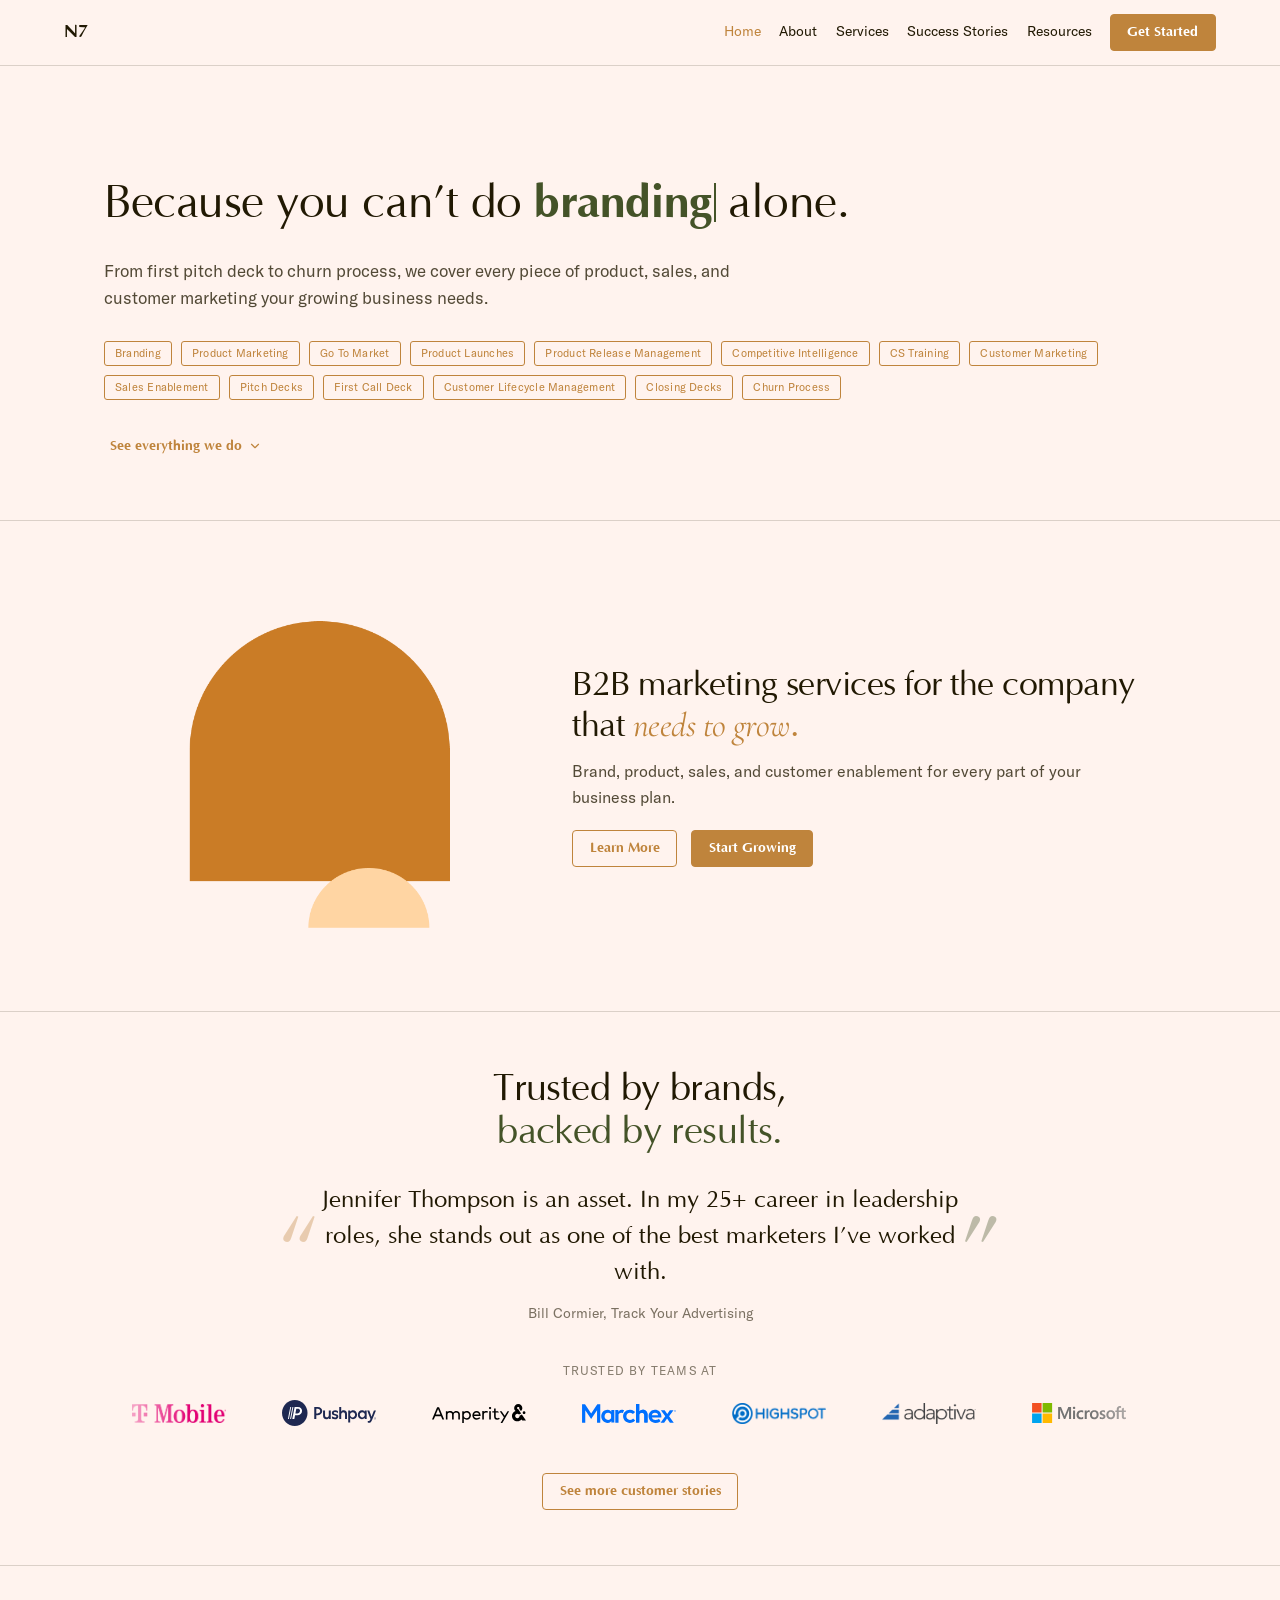
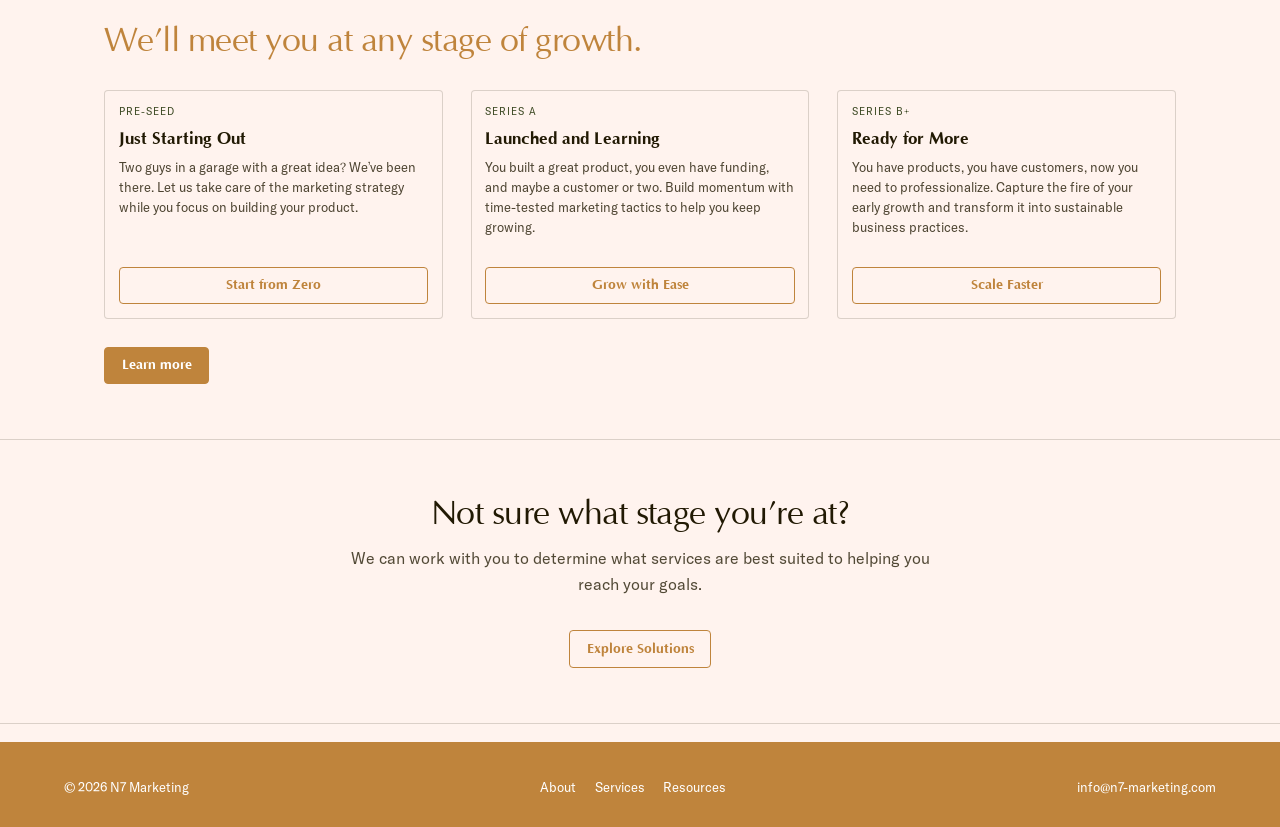
==== commit 75c089c0: "Add files via upload" ====
--- a/index.html
+++ b/index.html
@@ -5,6 +5,17 @@
 <title>Home | N7 Marketing</title>
 <link rel="stylesheet" href="./_ds/classical-64070505-8539-4eda-b941-bf1b215d6e6f/styles.css">
 <style>
+@media (max-width:900px){
+  .nav{flex-wrap:wrap;row-gap:8px}
+  .mq-grid-3{grid-template-columns:repeat(2,1fr) !important}
+  .mq-split-57{grid-template-columns:1fr !important}
+  .mq-quote-grid{grid-template-columns:1fr !important;text-align:center}
+  .mq-quote-mark{display:none !important}
+}
+@media (max-width:600px){
+  h1{white-space:normal !important}
+  .mq-grid-3{grid-template-columns:1fr !important}
+}
 body{margin:0}
 a{color:var(--color-accent-700);text-decoration:none}
 a:hover{color:var(--color-accent)}
@@ -72,13 +83,15 @@
 
 <hr class="hr">
 
-<section style="max-width:1200px;margin:0 auto;padding:var(--space-8) clamp(20px,5vw,72px);display:grid;grid-template-columns:minmax(0,5fr) minmax(0,7fr);gap:var(--space-8);align-items:center">
+<section class="mq-split-57" style="max-width:1200px;margin:0 auto;padding:var(--space-8) clamp(20px,5vw,72px);display:grid;grid-template-columns:minmax(0,5fr) minmax(0,7fr);gap:var(--space-8);align-items:center">
   <img src="./uploads/ezgif.com-gif-maker.gif" alt="" style="width:100%;max-width:380px;justify-self:center;display:block;mix-blend-mode:multiply;animation:archFloat 7s ease-in-out infinite">
   <div>
     <h2 style="font-family:var(--font-heading);font-weight:400;font-size:clamp(26px,3vw,34px);line-height:1.2;margin:0 0 var(--space-3)">B2B marketing services for the company that <em style="font-style:italic;color:var(--color-accent)">needs to grow</em><span style="color:var(--color-accent)">.</span></h2>
     <p style="font-family:var(--font-body);font-size:16px;line-height:1.6;max-width:56ch;color:color-mix(in srgb, var(--color-text) 78%, transparent);margin:0 0 var(--space-4)">Brand, product, sales, and customer enablement for every part of your business plan.</p>
-    <a href="./Services.html" class="btn btn-primary" style="display:inline-block;margin-top:var(--space-3)">Learn More</a>
-    <a href="./GetStarted.html" class="btn btn-primary" style="display:inline-block;margin-top:var(--space-3);margin-left:var(--space-3);background:var(--color-accent);color:white" onmouseover="this.style.background='transparent';this.style.color='var(--color-accent)';this.style.borderColor='var(--color-accent)'" onmouseout="this.style.background='var(--color-accent)';this.style.color='white';this.style.borderColor=''">Start Growing</a>
+    <div style="display:flex;flex-wrap:wrap;gap:var(--space-3);margin-top:var(--space-3)">
+      <a href="./Services.html" class="btn btn-primary" style="display:inline-block">Learn More</a>
+      <a href="./GetStarted.html" class="btn btn-primary" style="display:inline-block;background:var(--color-accent);color:white" onmouseover="this.style.background='transparent';this.style.color='var(--color-accent)';this.style.borderColor='var(--color-accent)'" onmouseout="this.style.background='var(--color-accent)';this.style.color='white';this.style.borderColor=''">Start Growing</a>
+    </div>
   </div>
 </section>
 
@@ -86,13 +99,13 @@
 
 <section style="max-width:1200px;margin:0 auto;padding:var(--space-8) clamp(20px,5vw,72px);text-align:center">
   <h2 style="font-family:var(--font-heading);font-weight:400;font-size:clamp(28px,3.4vw,38px);line-height:1.15;margin:0 0 var(--space-6)">Trusted by brands,<br><span style="color:color-mix(in oklch, #a0bf64 55%, black)">backed by results.</span></h2>
-  <div style="display:grid;grid-template-columns:auto minmax(0,64ch) auto;gap:var(--space-5);align-items:center;justify-content:center;max-width:900px;margin:0 auto var(--space-8)">
-    <span style="font-family:var(--font-heading);font-size:96px;line-height:0.6;color:var(--color-accent);opacity:0.35" aria-hidden="true">&ldquo;</span>
+  <div class="mq-quote-grid" style="display:grid;grid-template-columns:auto minmax(0,64ch) auto;gap:var(--space-5);align-items:center;justify-content:center;max-width:900px;margin:0 auto var(--space-8)">
+    <span class="mq-quote-mark" style="font-family:var(--font-heading);font-size:96px;line-height:0.6;color:var(--color-accent);opacity:0.35" aria-hidden="true">&ldquo;</span>
     <div>
       <p style="font-family:var(--font-heading);font-size:clamp(19px,2.2vw,24px);font-weight:400;line-height:1.5;margin:0 0 var(--space-3)">Jennifer Thompson is an asset. In my 25+ career in leadership roles, she stands out as one of the best marketers I&rsquo;ve worked with.</p>
       <div style="font-family:var(--font-body);font-size:14px;color:color-mix(in srgb, var(--color-text) 60%, transparent)">Bill Cormier, Track Your Advertising</div>
     </div>
-    <span style="font-family:var(--font-heading);font-size:96px;line-height:0.6;color:color-mix(in oklch, #a0bf64 55%, black);opacity:0.35" aria-hidden="true">&rdquo;</span>
+    <span class="mq-quote-mark" style="font-family:var(--font-heading);font-size:96px;line-height:0.6;color:color-mix(in oklch, #a0bf64 55%, black);opacity:0.35" aria-hidden="true">&rdquo;</span>
   </div>
   <p style="font-family:var(--font-body);font-size:12px;letter-spacing:0.1em;text-transform:uppercase;color:color-mix(in srgb, var(--color-text) 55%, transparent);margin:0 0 var(--space-5)">Trusted by teams at</p>
   <div style="overflow:hidden;-webkit-mask-image:linear-gradient(90deg,transparent,black 8%,black 92%,transparent);mask-image:linear-gradient(90deg,transparent,black 8%,black 92%,transparent)">
@@ -128,7 +141,7 @@
   <div style="position:absolute;top:50%;left:50%;transform:translateX(-50%);width:100vw;aspect-ratio:1/1;max-width:none;pointer-events:none;z-index:0;background:#f4dbb3;-webkit-mask:url('./uploads/Untitled-7-c05d0e30.png') center/contain no-repeat;mask:url('./uploads/Untitled-7-c05d0e30.png') center/contain no-repeat;animation:blobDrift 18s ease-in-out infinite"></div>
   <div style="max-width:1200px;margin:0 auto;padding:0 clamp(20px,5vw,72px);position:relative;z-index:1">
   <h2 style="font-family:var(--font-heading);font-weight:400;font-size:clamp(26px,3vw,34px);line-height:1.2;margin:0 0 var(--space-6);color:var(--color-accent)">We&rsquo;ll meet you at any stage of growth.</h2>
-  <div style="display:grid;grid-template-columns:repeat(3,1fr);gap:var(--space-6)">
+  <div class="mq-grid-3" style="display:grid;grid-template-columns:repeat(3,1fr);gap:var(--space-6)">
     <div class="card stage-card" style="display:flex;flex-direction:column;background:var(--color-bg)">
       <div class="card-kicker" style="color:color-mix(in oklch, #a0bf64 50%, black)">Pre-Seed</div>
       <div class="card-title">Just Starting Out</div>
